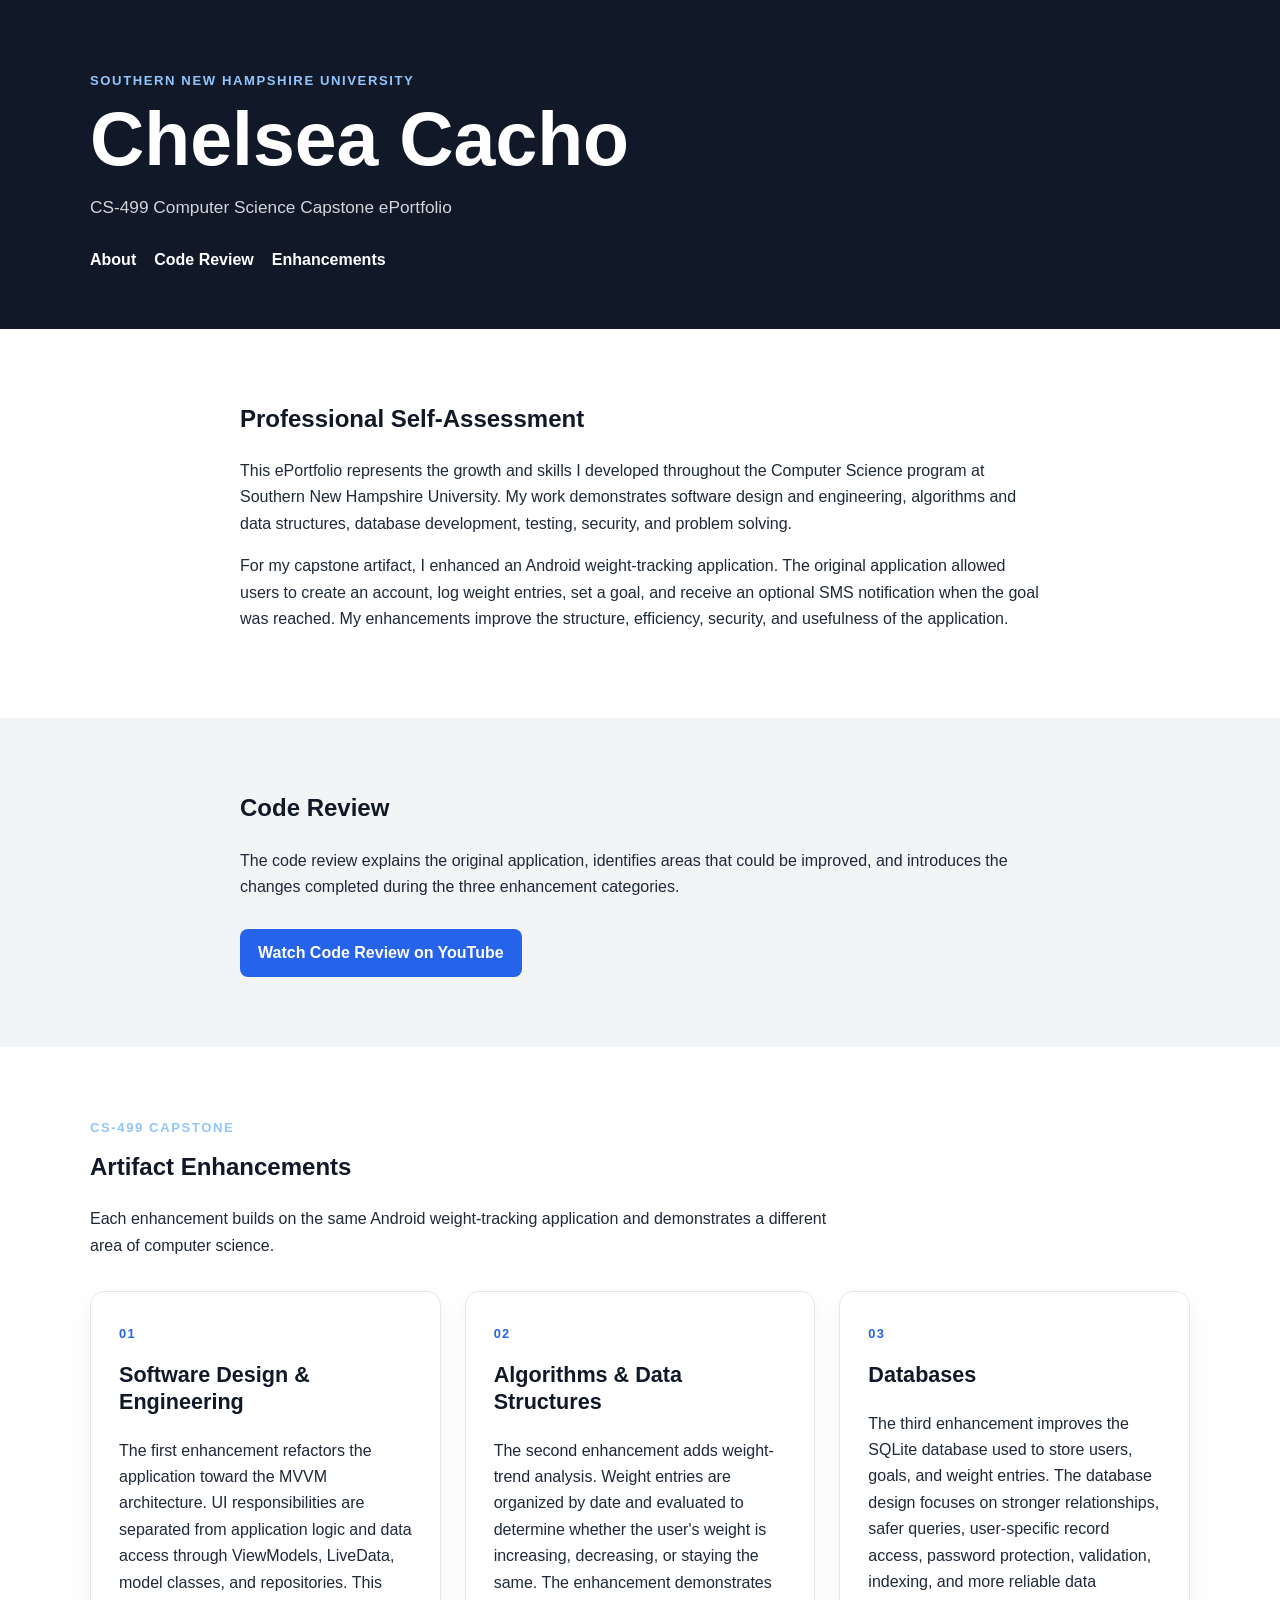
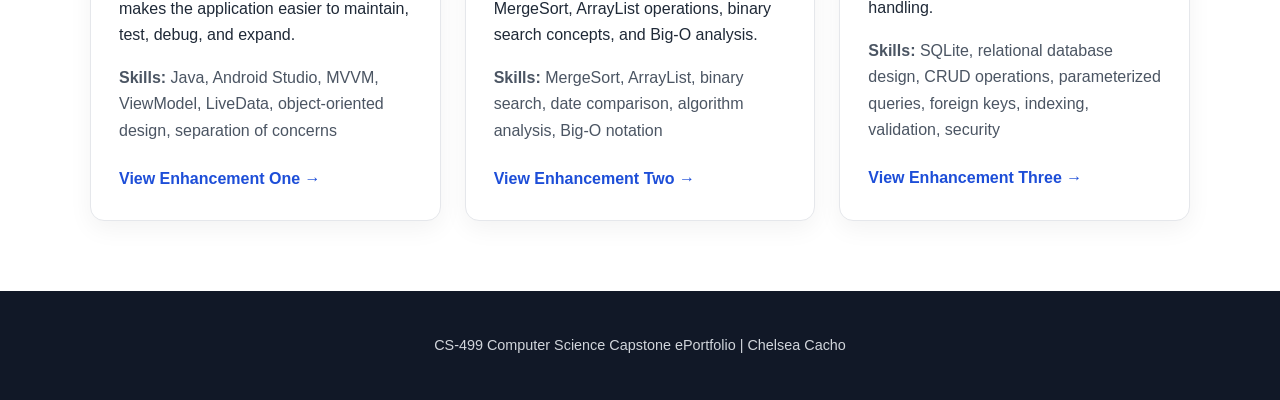
==== index.html @ ebcc6ce3 "Add files via upload" ====
<!DOCTYPE html>
<html lang="en">
<head>
  <meta charset="UTF-8">
  <meta name="viewport" content="width=device-width, initial-scale=1.0">
  <title>Chelsea Cacho | CS-499 ePortfolio</title>
  <link rel="stylesheet" href="styles.css">
</head>
<body>
  <header class="site-header">
    <div class="container">
      <p class="eyebrow">Southern New Hampshire University</p>
      <h1>Chelsea Cacho</h1>
      <p class="subtitle">CS-499 Computer Science Capstone ePortfolio</p>

      <nav>
        <a href="#about">About</a>
        <a href="#code-review">Code Review</a>
        <a href="#enhancements">Enhancements</a>
      </nav>
    </div>
  </header>

  <main>
    <section id="about" class="section">
      <div class="container narrow">
        <h2>Professional Self-Assessment</h2>
        <p>
          This ePortfolio represents the growth and skills I developed throughout the Computer Science
          program at Southern New Hampshire University. My work demonstrates software design and
          engineering, algorithms and data structures, database development, testing, security,
          and problem solving.
        </p>
        <p>
          For my capstone artifact, I enhanced an Android weight-tracking application. The original
          application allowed users to create an account, log weight entries, set a goal, and receive
          an optional SMS notification when the goal was reached. My enhancements improve the
          structure, efficiency, security, and usefulness of the application.
        </p>
      </div>
    </section>

    <section id="code-review" class="section alt">
      <div class="container narrow">
        <h2>Code Review</h2>
        <p>
          The code review explains the original application, identifies areas that could be improved,
          and introduces the changes completed during the three enhancement categories.
        </p>

        <!-- Replace YOUR_YOUTUBE_LINK below with your actual YouTube code review URL. -->
        <a class="button" href="YOUR_YOUTUBE_LINK" target="_blank" rel="noopener noreferrer">
          Watch Code Review on YouTube
        </a>
      </div>
    </section>

    <section id="enhancements" class="section">
      <div class="container">
        <div class="section-heading">
          <p class="eyebrow">CS-499 Capstone</p>
          <h2>Artifact Enhancements</h2>
          <p>
            Each enhancement builds on the same Android weight-tracking application and demonstrates
            a different area of computer science.
          </p>
        </div>

        <div class="cards">
          <article class="card">
            <span class="number">01</span>
            <h3>Software Design &amp; Engineering</h3>
            <p>
              The first enhancement refactors the application toward the MVVM architecture. UI
              responsibilities are separated from application logic and data access through
              ViewModels, LiveData, model classes, and repositories. This makes the application
              easier to maintain, test, debug, and expand.
            </p>
            <p class="skills">
              <strong>Skills:</strong> Java, Android Studio, MVVM, ViewModel, LiveData,
              object-oriented design, separation of concerns
            </p>
            <a class="text-link" href="enhancement-one.html">View Enhancement One →</a>
          </article>

          <article class="card">
            <span class="number">02</span>
            <h3>Algorithms &amp; Data Structures</h3>
            <p>
              The second enhancement adds weight-trend analysis. Weight entries are organized by
              date and evaluated to determine whether the user's weight is increasing, decreasing,
              or staying the same. The enhancement demonstrates MergeSort, ArrayList operations,
              binary search concepts, and Big-O analysis.
            </p>
            <p class="skills">
              <strong>Skills:</strong> MergeSort, ArrayList, binary search, date comparison,
              algorithm analysis, Big-O notation
            </p>
            <a class="text-link" href="enhancement-two.html">View Enhancement Two →</a>
          </article>

          <article class="card">
            <span class="number">03</span>
            <h3>Databases</h3>
            <p>
              The third enhancement improves the SQLite database used to store users, goals, and
              weight entries. The database design focuses on stronger relationships, safer queries,
              user-specific record access, password protection, validation, indexing, and more
              reliable data handling.
            </p>
            <p class="skills">
              <strong>Skills:</strong> SQLite, relational database design, CRUD operations,
              parameterized queries, foreign keys, indexing, validation, security
            </p>
            <a class="text-link" href="enhancement-three.html">View Enhancement Three →</a>
          </article>
        </div>
      </div>
    </section>
  </main>

  <footer>
    <div class="container">
      <p>CS-499 Computer Science Capstone ePortfolio | Chelsea Cacho</p>
    </div>
  </footer>
</body>
</html>
---- styles.css ----
* {
  box-sizing: border-box;
}

html {
  scroll-behavior: smooth;
}

body {
  margin: 0;
  font-family: Arial, Helvetica, sans-serif;
  line-height: 1.65;
  color: #1f2937;
  background: #ffffff;
  overflow-wrap: anywhere;
  word-wrap: break-word;
}

.container {
  width: min(1100px, 92%);
  margin: 0 auto;
}

.narrow {
  width: min(800px, 92%);
}

.site-header {
  background: #111827;
  color: white;
  padding: 70px 0 55px;
}

.site-header.compact {
  padding: 45px 0;
}

.eyebrow {
  margin: 0 0 8px;
  font-size: 0.82rem;
  font-weight: 700;
  letter-spacing: 0.12em;
  text-transform: uppercase;
  color: #93c5fd;
}

.site-header h1 {
  margin: 0;
  font-size: clamp(2.3rem, 7vw, 4.7rem);
  line-height: 1.05;
}

.site-header.compact h1 {
  font-size: clamp(2rem, 5vw, 3.2rem);
  max-width: 850px;
}

.subtitle {
  margin: 14px 0 26px;
  color: #d1d5db;
  font-size: 1.08rem;
}

nav {
  display: flex;
  flex-wrap: wrap;
  gap: 18px;
}

nav a,
.back-link {
  color: white;
  text-decoration: none;
  font-weight: 700;
}

nav a:hover,
.back-link:hover {
  text-decoration: underline;
}

.back-link {
  display: inline-block;
  margin-bottom: 25px;
  color: #bfdbfe;
}

.section {
  padding: 70px 0;
}

.section.alt {
  background: #f3f4f6;
}

.section h2 {
  margin-top: 0;
  color: #111827;
}

.narrow h2:not(:first-child) {
  margin-top: 42px;
}

.section-heading {
  max-width: 760px;
  margin-bottom: 32px;
}

.cards {
  display: grid;
  grid-template-columns: repeat(3, minmax(0, 1fr));
  gap: 24px;
}

.card {
  min-width: 0;
  padding: 28px;
  border: 1px solid #e5e7eb;
  border-radius: 14px;
  background: white;
  box-shadow: 0 8px 24px rgba(0, 0, 0, 0.05);
  overflow-wrap: anywhere;
}

.number {
  display: inline-block;
  margin-bottom: 18px;
  color: #2563eb;
  font-size: 0.8rem;
  font-weight: 800;
  letter-spacing: 0.1em;
}

.card h3 {
  margin-top: 0;
  color: #111827;
  font-size: 1.35rem;
  line-height: 1.25;
}

.skills {
  color: #4b5563;
}

.button,
.text-link {
  display: inline-block;
  max-width: 100%;
  overflow-wrap: anywhere;
}

.button {
  margin-top: 12px;
  padding: 11px 18px;
  border-radius: 8px;
  background: #2563eb;
  color: white;
  font-weight: 700;
  text-decoration: none;
}

.button:hover {
  background: #1d4ed8;
}

.button.secondary {
  background: #374151;
}

.text-link {
  margin-top: 6px;
  color: #1d4ed8;
  font-weight: 700;
  text-decoration: none;
}

.text-link:hover {
  text-decoration: underline;
}

.enhancement-list {
  padding-left: 22px;
}

.enhancement-list li {
  margin-bottom: 10px;
}

.artifact-box {
  margin-top: 45px;
  padding: 26px;
  border-radius: 12px;
  background: #f3f4f6;
}

.button-row {
  display: flex;
  flex-wrap: wrap;
  gap: 10px;
}

footer {
  padding: 28px 0;
  background: #111827;
  color: #d1d5db;
  text-align: center;
  font-size: 0.9rem;
}

@media (max-width: 820px) {
  .cards {
    grid-template-columns: 1fr;
  }

  .site-header {
    padding-top: 50px;
  }

  .section {
    padding: 50px 0;
  }
}
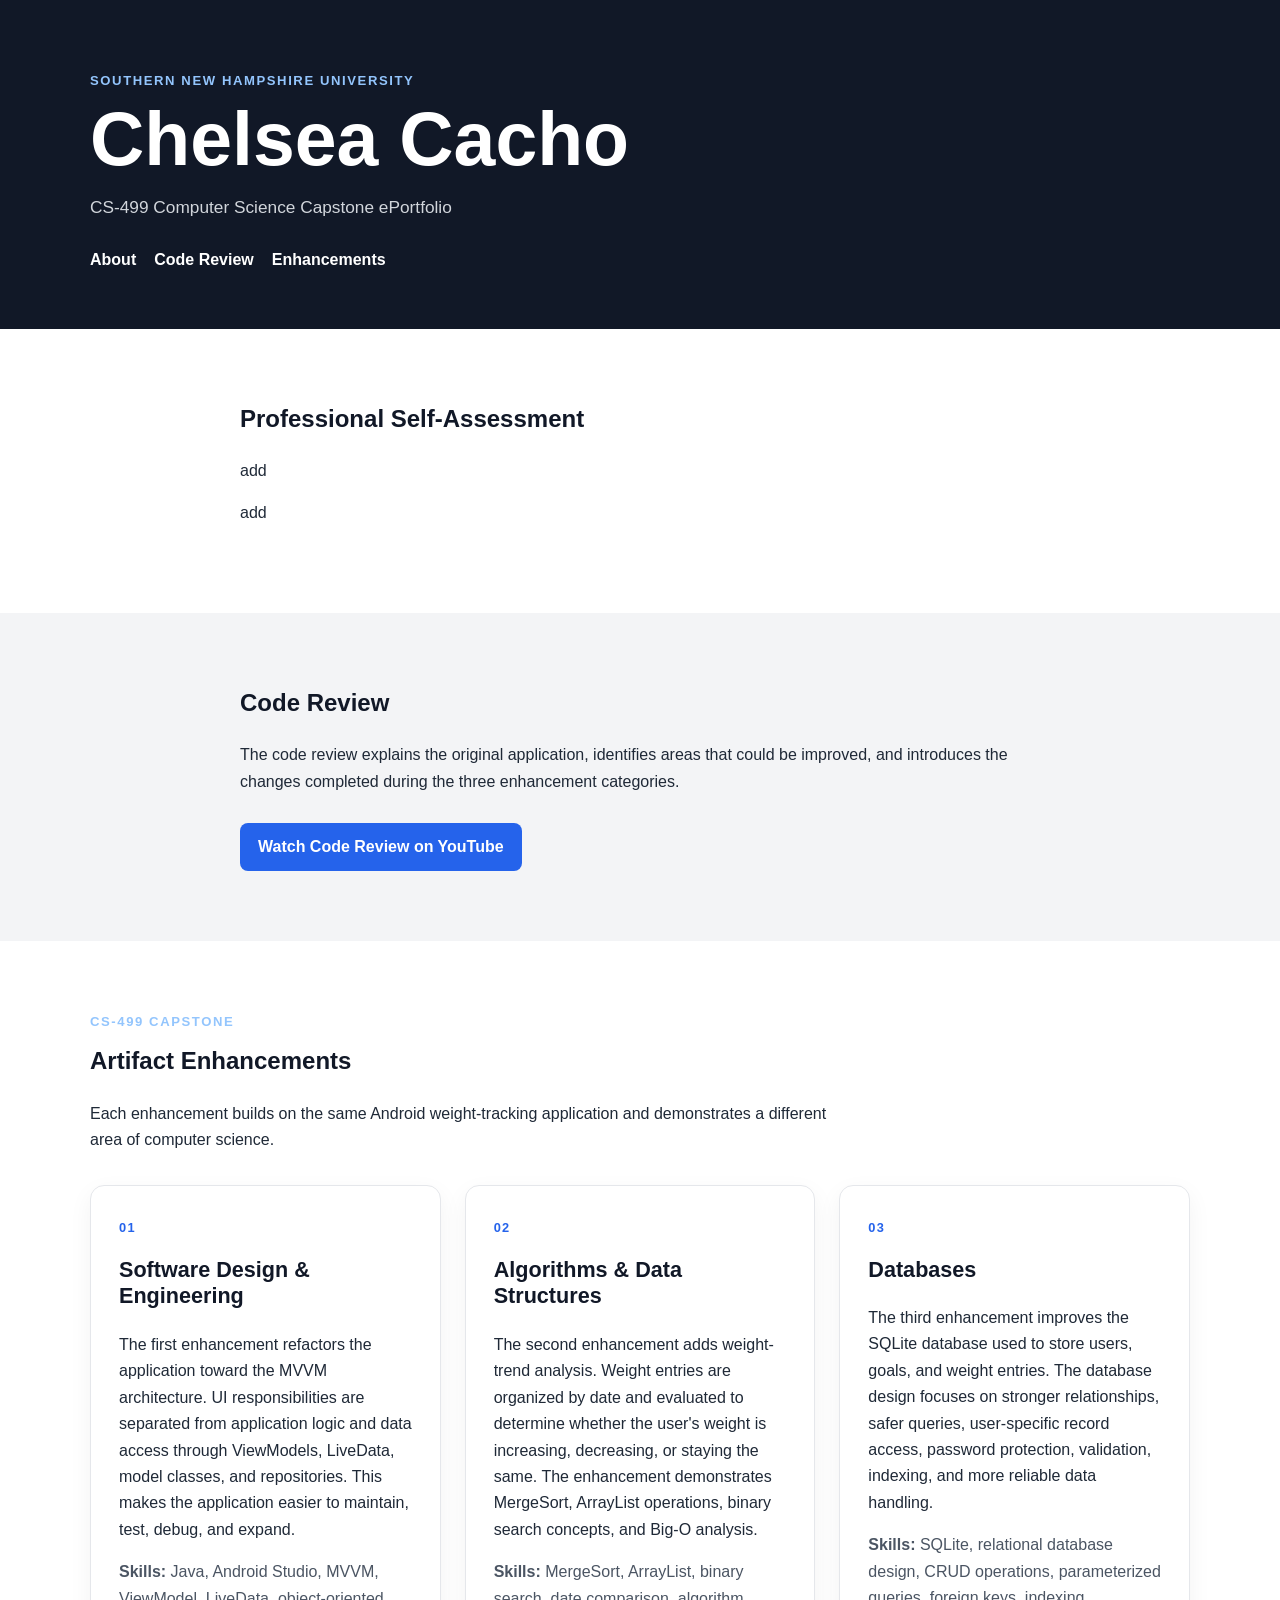
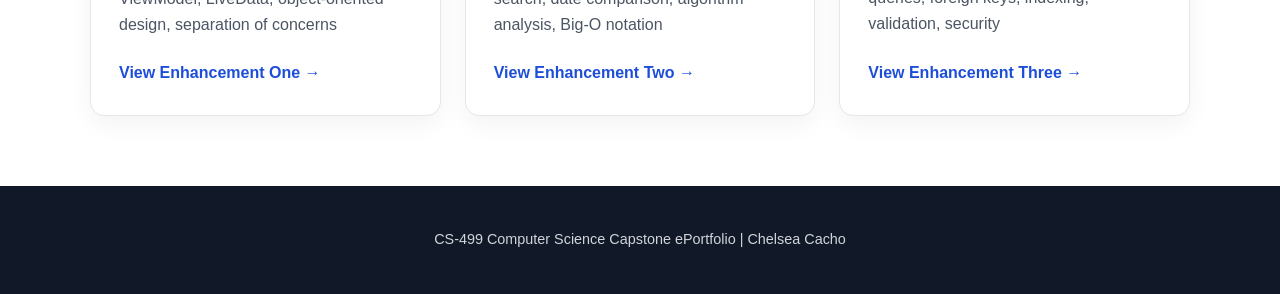
==== commit 052ec15e: "Remove content from professional self-assessment section Removed detailed descriptions from the self" ====
--- a/index.html
+++ b/index.html
@@ -26,16 +26,10 @@
       <div class="container narrow">
         <h2>Professional Self-Assessment</h2>
         <p>
-          This ePortfolio represents the growth and skills I developed throughout the Computer Science
-          program at Southern New Hampshire University. My work demonstrates software design and
-          engineering, algorithms and data structures, database development, testing, security,
-          and problem solving.
+          add
         </p>
         <p>
-          For my capstone artifact, I enhanced an Android weight-tracking application. The original
-          application allowed users to create an account, log weight entries, set a goal, and receive
-          an optional SMS notification when the goal was reached. My enhancements improve the
-          structure, efficiency, security, and usefulness of the application.
+          add
         </p>
       </div>
     </section>
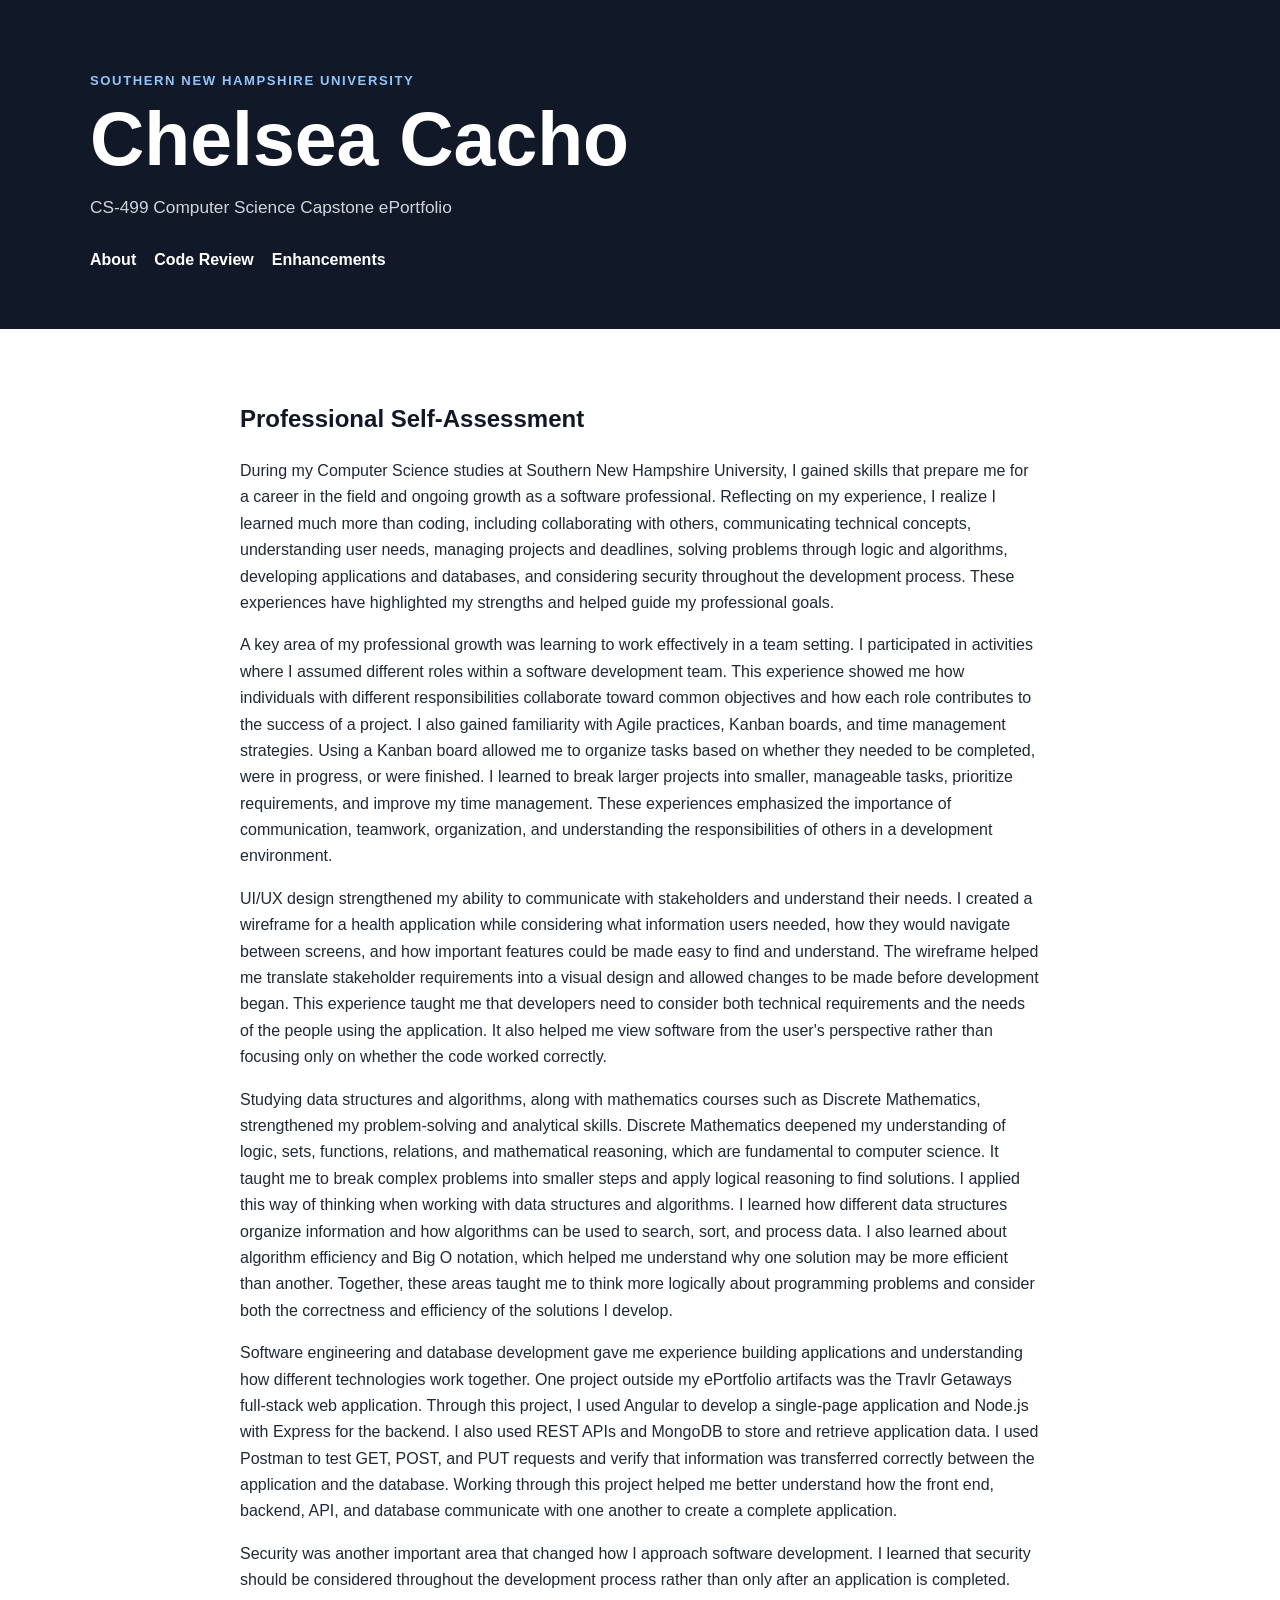
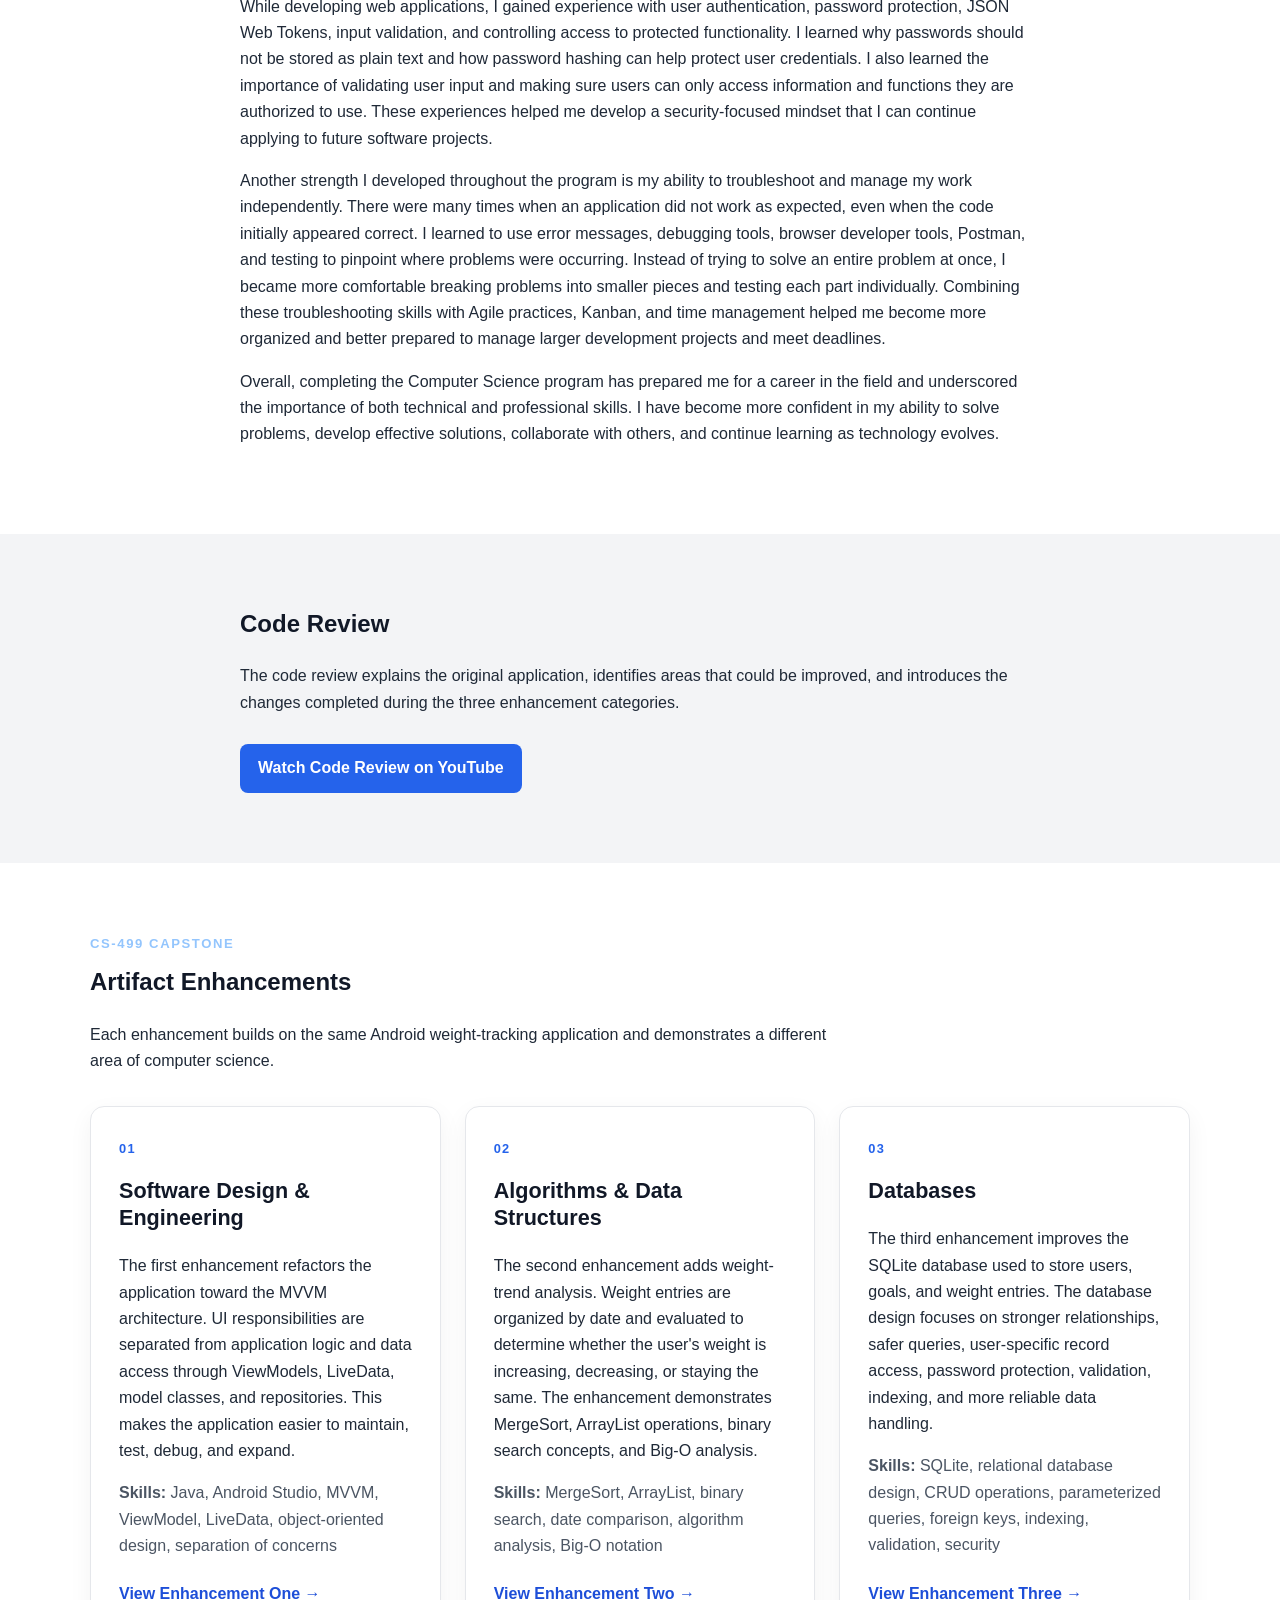
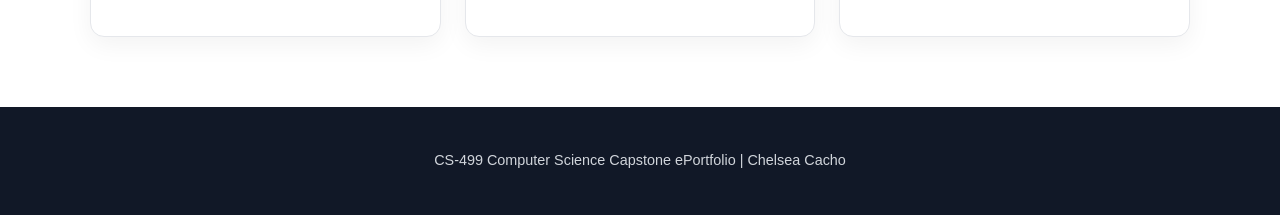
==== commit b6be93cf: "Revise content in index.html for clarity and detail Updated the professional self-assessment section" ====
--- a/index.html
+++ b/index.html
@@ -6,7 +6,9 @@
   <title>Chelsea Cacho | CS-499 ePortfolio</title>
   <link rel="stylesheet" href="styles.css">
 </head>
+
 <body>
+
   <header class="site-header">
     <div class="container">
       <p class="eyebrow">Southern New Hampshire University</p>
@@ -22,101 +24,245 @@
   </header>
 
   <main>
+
+    <!-- Professional Self-Assessment -->
     <section id="about" class="section">
       <div class="container narrow">
+
         <h2>Professional Self-Assessment</h2>
-        <p>
-          add
-        </p>
-        <p>
-          add
-        </p>
+
+        <p>
+          During my Computer Science studies at Southern New Hampshire University, I gained skills
+          that prepare me for a career in the field and ongoing growth as a software professional.
+          Reflecting on my experience, I realize I learned much more than coding, including
+          collaborating with others, communicating technical concepts, understanding user needs,
+          managing projects and deadlines, solving problems through logic and algorithms,
+          developing applications and databases, and considering security throughout the
+          development process. These experiences have highlighted my strengths and helped guide
+          my professional goals.
+        </p>
+
+        <p>
+          A key area of my professional growth was learning to work effectively in a team setting.
+          I participated in activities where I assumed different roles within a software development
+          team. This experience showed me how individuals with different responsibilities collaborate
+          toward common objectives and how each role contributes to the success of a project. I also
+          gained familiarity with Agile practices, Kanban boards, and time management strategies.
+          Using a Kanban board allowed me to organize tasks based on whether they needed to be
+          completed, were in progress, or were finished. I learned to break larger projects into
+          smaller, manageable tasks, prioritize requirements, and improve my time management.
+          These experiences emphasized the importance of communication, teamwork, organization,
+          and understanding the responsibilities of others in a development environment.
+        </p>
+
+        <p>
+          UI/UX design strengthened my ability to communicate with stakeholders and understand
+          their needs. I created a wireframe for a health application while considering what
+          information users needed, how they would navigate between screens, and how important
+          features could be made easy to find and understand. The wireframe helped me translate
+          stakeholder requirements into a visual design and allowed changes to be made before
+          development began. This experience taught me that developers need to consider both
+          technical requirements and the needs of the people using the application. It also helped
+          me view software from the user's perspective rather than focusing only on whether the
+          code worked correctly.
+        </p>
+
+        <p>
+          Studying data structures and algorithms, along with mathematics courses such as Discrete
+          Mathematics, strengthened my problem-solving and analytical skills. Discrete Mathematics
+          deepened my understanding of logic, sets, functions, relations, and mathematical reasoning,
+          which are fundamental to computer science. It taught me to break complex problems into
+          smaller steps and apply logical reasoning to find solutions. I applied this way of thinking
+          when working with data structures and algorithms. I learned how different data structures
+          organize information and how algorithms can be used to search, sort, and process data.
+          I also learned about algorithm efficiency and Big O notation, which helped me understand
+          why one solution may be more efficient than another. Together, these areas taught me to
+          think more logically about programming problems and consider both the correctness and
+          efficiency of the solutions I develop.
+        </p>
+
+        <p>
+          Software engineering and database development gave me experience building applications
+          and understanding how different technologies work together. One project outside my
+          ePortfolio artifacts was the Travlr Getaways full-stack web application. Through this
+          project, I used Angular to develop a single-page application and Node.js with Express
+          for the backend. I also used REST APIs and MongoDB to store and retrieve application
+          data. I used Postman to test GET, POST, and PUT requests and verify that information
+          was transferred correctly between the application and the database. Working through
+          this project helped me better understand how the front end, backend, API, and database
+          communicate with one another to create a complete application.
+        </p>
+
+        <p>
+          Security was another important area that changed how I approach software development.
+          I learned that security should be considered throughout the development process rather
+          than only after an application is completed. While developing web applications, I gained
+          experience with user authentication, password protection, JSON Web Tokens, input
+          validation, and controlling access to protected functionality. I learned why passwords
+          should not be stored as plain text and how password hashing can help protect user
+          credentials. I also learned the importance of validating user input and making sure users
+          can only access information and functions they are authorized to use. These experiences
+          helped me develop a security-focused mindset that I can continue applying to future
+          software projects.
+        </p>
+
+        <p>
+          Another strength I developed throughout the program is my ability to troubleshoot and
+          manage my work independently. There were many times when an application did not work
+          as expected, even when the code initially appeared correct. I learned to use error
+          messages, debugging tools, browser developer tools, Postman, and testing to pinpoint
+          where problems were occurring. Instead of trying to solve an entire problem at once,
+          I became more comfortable breaking problems into smaller pieces and testing each part
+          individually. Combining these troubleshooting skills with Agile practices, Kanban, and
+          time management helped me become more organized and better prepared to manage larger
+          development projects and meet deadlines.
+        </p>
+
+        <p>
+          Overall, completing the Computer Science program has prepared me for a career in the
+          field and underscored the importance of both technical and professional skills. I have
+          become more confident in my ability to solve problems, develop effective solutions,
+          collaborate with others, and continue learning as technology evolves.
+        </p>
+
       </div>
     </section>
 
+
+    <!-- Code Review -->
     <section id="code-review" class="section alt">
       <div class="container narrow">
+
         <h2>Code Review</h2>
+
         <p>
           The code review explains the original application, identifies areas that could be improved,
           and introduces the changes completed during the three enhancement categories.
         </p>
 
-        <!-- Replace YOUR_YOUTUBE_LINK below with your actual YouTube code review URL. -->
-        <a class="button" href="YOUR_YOUTUBE_LINK" target="_blank" rel="noopener noreferrer">
+        <a
+          class="button"
+          href="https://youtu.be/tvvnsO894_s"
+          target="_blank"
+          rel="noopener noreferrer">
           Watch Code Review on YouTube
         </a>
+
       </div>
     </section>
 
+
+    <!-- Artifact Enhancements -->
     <section id="enhancements" class="section">
       <div class="container">
+
         <div class="section-heading">
           <p class="eyebrow">CS-499 Capstone</p>
+
           <h2>Artifact Enhancements</h2>
+
           <p>
             Each enhancement builds on the same Android weight-tracking application and demonstrates
             a different area of computer science.
           </p>
         </div>
 
+
         <div class="cards">
+
+          <!-- Enhancement One -->
           <article class="card">
+
             <span class="number">01</span>
+
             <h3>Software Design &amp; Engineering</h3>
+
             <p>
-              The first enhancement refactors the application toward the MVVM architecture. UI
-              responsibilities are separated from application logic and data access through
+              The first enhancement refactors the application toward the MVVM architecture.
+              UI responsibilities are separated from application logic and data access through
               ViewModels, LiveData, model classes, and repositories. This makes the application
               easier to maintain, test, debug, and expand.
             </p>
+
             <p class="skills">
-              <strong>Skills:</strong> Java, Android Studio, MVVM, ViewModel, LiveData,
+              <strong>Skills:</strong>
+              Java, Android Studio, MVVM, ViewModel, LiveData,
               object-oriented design, separation of concerns
             </p>
-            <a class="text-link" href="enhancement-one.html">View Enhancement One →</a>
+
+            <a class="text-link" href="enhancement-one.html">
+              View Enhancement One →
+            </a>
+
           </article>
 
+
+          <!-- Enhancement Two -->
           <article class="card">
+
             <span class="number">02</span>
+
             <h3>Algorithms &amp; Data Structures</h3>
+
             <p>
               The second enhancement adds weight-trend analysis. Weight entries are organized by
               date and evaluated to determine whether the user's weight is increasing, decreasing,
               or staying the same. The enhancement demonstrates MergeSort, ArrayList operations,
               binary search concepts, and Big-O analysis.
             </p>
+
             <p class="skills">
-              <strong>Skills:</strong> MergeSort, ArrayList, binary search, date comparison,
+              <strong>Skills:</strong>
+              MergeSort, ArrayList, binary search, date comparison,
               algorithm analysis, Big-O notation
             </p>
-            <a class="text-link" href="enhancement-two.html">View Enhancement Two →</a>
+
+            <a class="text-link" href="enhancement-two.html">
+              View Enhancement Two →
+            </a>
+
           </article>
 
+
+          <!-- Enhancement Three -->
           <article class="card">
+
             <span class="number">03</span>
+
             <h3>Databases</h3>
+
             <p>
-              The third enhancement improves the SQLite database used to store users, goals, and
-              weight entries. The database design focuses on stronger relationships, safer queries,
-              user-specific record access, password protection, validation, indexing, and more
-              reliable data handling.
-            </p>
+              The third enhancement improves the SQLite database used to store users, goals,
+              and weight entries. The database design focuses on stronger relationships,
+              safer queries, user-specific record access, password protection, validation,
+              indexing, and more reliable data handling.
+            </p>
+
             <p class="skills">
-              <strong>Skills:</strong> SQLite, relational database design, CRUD operations,
+              <strong>Skills:</strong>
+              SQLite, relational database design, CRUD operations,
               parameterized queries, foreign keys, indexing, validation, security
             </p>
-            <a class="text-link" href="enhancement-three.html">View Enhancement Three →</a>
+
+            <a class="text-link" href="enhancement-three.html">
+              View Enhancement Three →
+            </a>
+
           </article>
+
         </div>
       </div>
     </section>
+
   </main>
 
+
+  <!-- Footer -->
   <footer>
     <div class="container">
       <p>CS-499 Computer Science Capstone ePortfolio | Chelsea Cacho</p>
     </div>
   </footer>
+
 </body>
 </html>
--- a/styles.css
+++ b/styles.css
@@ -1,223 +1,238 @@
-* {
-  box-sizing: border-box;
+* { 
+  box-sizing: border-box; 
+} 
+ 
+html { 
+  scroll-behavior: smooth; 
+} 
+ 
+body { 
+  margin: 0; 
+  font-family: Arial, Helvetica, sans-serif; 
+  line-height: 1.65; 
+  color: #1f2937; 
+  background: #ffffff; 
+  overflow-wrap: anywhere; 
+  word-wrap: break-word; 
+} 
+ 
+.container { 
+  width: min(1100px, 92%); 
+  margin: 0 auto; 
+} 
+ 
+.narrow { 
+  width: min(800px, 92%); 
+} 
+ 
+.site-header { 
+  background: #111827; 
+  color: white; 
+  padding: 70px 0 55px; 
+} 
+ 
+.site-header.compact { 
+  padding: 45px 0; 
+} 
+ 
+.eyebrow { 
+  margin: 0 0 8px; 
+  font-size: 0.82rem; 
+  font-weight: 700; 
+  letter-spacing: 0.12em; 
+  text-transform: uppercase; 
+  color: #93c5fd; 
+} 
+ 
+.site-header h1 { 
+  margin: 0; 
+  font-size: clamp(2.3rem, 7vw, 4.7rem); 
+  line-height: 1.05; 
+} 
+ 
+.site-header.compact h1 { 
+  font-size: clamp(2rem, 5vw, 3.2rem); 
+  max-width: 850px; 
+} 
+ 
+.subtitle { 
+  margin: 14px 0 26px; 
+  color: #d1d5db; 
+  font-size: 1.08rem; 
+} 
+ 
+nav { 
+  display: flex; 
+  flex-wrap: wrap; 
+  gap: 18px; 
+} 
+ 
+nav a, 
+.back-link { 
+  color: white; 
+  text-decoration: none; 
+  font-weight: 700; 
+} 
+ 
+nav a:hover, 
+.back-link:hover { 
+  text-decoration: underline; 
+} 
+ 
+.back-link { 
+  display: inline-block; 
+  margin-bottom: 25px; 
+  color: #bfdbfe; 
+} 
+ 
+.section { 
+  padding: 70px 0; 
+} 
+ 
+.section.alt { 
+  background: #f3f4f6; 
+} 
+ 
+.section h2 { 
+  margin-top: 0; 
+  color: #111827; 
+} 
+ 
+.narrow h2:not(:first-child) { 
+  margin-top: 42px; 
+} 
+ 
+.section-heading { 
+  max-width: 760px; 
+  margin-bottom: 32px; 
+} 
+ 
+.cards { 
+  display: grid; 
+  grid-template-columns: repeat(3, minmax(0, 1fr)); 
+  gap: 24px; 
+} 
+ 
+.card { 
+  min-width: 0; 
+  padding: 28px; 
+  border: 1px solid #e5e7eb; 
+  border-radius: 14px; 
+  background: white; 
+  box-shadow: 0 8px 24px rgba(0, 0, 0, 0.05); 
+  overflow-wrap: anywhere; 
+} 
+ 
+.number { 
+  display: inline-block; 
+  margin-bottom: 18px; 
+  color: #2563eb; 
+  font-size: 0.8rem; 
+  font-weight: 800; 
+  letter-spacing: 0.1em; 
+} 
+ 
+.card h3 { 
+  margin-top: 0; 
+  color: #111827; 
+  font-size: 1.35rem; 
+  line-height: 1.25; 
+} 
+ 
+.skills { 
+  color: #4b5563; 
+} 
+ 
+.button, 
+.text-link { 
+  display: inline-block; 
+  max-width: 100%; 
+  overflow-wrap: anywhere; 
+} 
+ 
+.button { 
+  margin-top: 12px; 
+  padding: 11px 18px; 
+  border-radius: 8px; 
+  background: #2563eb; 
+  color: white; 
+  font-weight: 700; 
+  text-decoration: none; 
+} 
+ 
+.button:hover { 
+  background: #1d4ed8; 
+} 
+ 
+.button.secondary { 
+  background: #374151; 
+} 
+ 
+.text-link { 
+  margin-top: 6px; 
+  color: #1d4ed8; 
+  font-weight: 700; 
+  text-decoration: none; 
+} 
+ 
+.text-link:hover { 
+  text-decoration: underline; 
+} 
+ 
+.enhancement-list { 
+  padding-left: 22px; 
+} 
+ 
+.enhancement-list li { 
+  margin-bottom: 10px; 
+} 
+ 
+.artifact-box { 
+  margin-top: 45px; 
+  padding: 26px; 
+  border-radius: 12px; 
+  background: #f3f4f6; 
+} 
+ 
+.erd-container {
+  margin: 25px 0 40px;
+  text-align: center;
 }
 
-html {
-  scroll-behavior: smooth;
+.erd-image {
+  display: block;
+  width: 100%;
+  max-width: 750px;
+  height: auto;
+  margin: 0 auto;
+  border: 1px solid #e5e7eb;
+  border-radius: 12px;
 }
 
-body {
-  margin: 0;
-  font-family: Arial, Helvetica, sans-serif;
-  line-height: 1.65;
-  color: #1f2937;
-  background: #ffffff;
-  overflow-wrap: anywhere;
-  word-wrap: break-word;
+.button-row { 
+  display: flex; 
+  flex-wrap: wrap; 
+  gap: 10px; 
+} 
+ 
+footer { 
+  padding: 28px 0; 
+  background: #111827; 
+  color: #d1d5db; 
+  text-align: center; 
+  font-size: 0.9rem; 
+} 
+ 
+@media (max-width: 820px) { 
+  .cards { 
+    grid-template-columns: 1fr; 
+  } 
+ 
+  .site-header { 
+    padding-top: 50px; 
+  } 
+ 
+  .section { 
+    padding: 50px 0; 
+  } 
 }
-
-.container {
-  width: min(1100px, 92%);
-  margin: 0 auto;
-}
-
-.narrow {
-  width: min(800px, 92%);
-}
-
-.site-header {
-  background: #111827;
-  color: white;
-  padding: 70px 0 55px;
-}
-
-.site-header.compact {
-  padding: 45px 0;
-}
-
-.eyebrow {
-  margin: 0 0 8px;
-  font-size: 0.82rem;
-  font-weight: 700;
-  letter-spacing: 0.12em;
-  text-transform: uppercase;
-  color: #93c5fd;
-}
-
-.site-header h1 {
-  margin: 0;
-  font-size: clamp(2.3rem, 7vw, 4.7rem);
-  line-height: 1.05;
-}
-
-.site-header.compact h1 {
-  font-size: clamp(2rem, 5vw, 3.2rem);
-  max-width: 850px;
-}
-
-.subtitle {
-  margin: 14px 0 26px;
-  color: #d1d5db;
-  font-size: 1.08rem;
-}
-
-nav {
-  display: flex;
-  flex-wrap: wrap;
-  gap: 18px;
-}
-
-nav a,
-.back-link {
-  color: white;
-  text-decoration: none;
-  font-weight: 700;
-}
-
-nav a:hover,
-.back-link:hover {
-  text-decoration: underline;
-}
-
-.back-link {
-  display: inline-block;
-  margin-bottom: 25px;
-  color: #bfdbfe;
-}
-
-.section {
-  padding: 70px 0;
-}
-
-.section.alt {
-  background: #f3f4f6;
-}
-
-.section h2 {
-  margin-top: 0;
-  color: #111827;
-}
-
-.narrow h2:not(:first-child) {
-  margin-top: 42px;
-}
-
-.section-heading {
-  max-width: 760px;
-  margin-bottom: 32px;
-}
-
-.cards {
-  display: grid;
-  grid-template-columns: repeat(3, minmax(0, 1fr));
-  gap: 24px;
-}
-
-.card {
-  min-width: 0;
-  padding: 28px;
-  border: 1px solid #e5e7eb;
-  border-radius: 14px;
-  background: white;
-  box-shadow: 0 8px 24px rgba(0, 0, 0, 0.05);
-  overflow-wrap: anywhere;
-}
-
-.number {
-  display: inline-block;
-  margin-bottom: 18px;
-  color: #2563eb;
-  font-size: 0.8rem;
-  font-weight: 800;
-  letter-spacing: 0.1em;
-}
-
-.card h3 {
-  margin-top: 0;
-  color: #111827;
-  font-size: 1.35rem;
-  line-height: 1.25;
-}
-
-.skills {
-  color: #4b5563;
-}
-
-.button,
-.text-link {
-  display: inline-block;
-  max-width: 100%;
-  overflow-wrap: anywhere;
-}
-
-.button {
-  margin-top: 12px;
-  padding: 11px 18px;
-  border-radius: 8px;
-  background: #2563eb;
-  color: white;
-  font-weight: 700;
-  text-decoration: none;
-}
-
-.button:hover {
-  background: #1d4ed8;
-}
-
-.button.secondary {
-  background: #374151;
-}
-
-.text-link {
-  margin-top: 6px;
-  color: #1d4ed8;
-  font-weight: 700;
-  text-decoration: none;
-}
-
-.text-link:hover {
-  text-decoration: underline;
-}
-
-.enhancement-list {
-  padding-left: 22px;
-}
-
-.enhancement-list li {
-  margin-bottom: 10px;
-}
-
-.artifact-box {
-  margin-top: 45px;
-  padding: 26px;
-  border-radius: 12px;
-  background: #f3f4f6;
-}
-
-.button-row {
-  display: flex;
-  flex-wrap: wrap;
-  gap: 10px;
-}
-
-footer {
-  padding: 28px 0;
-  background: #111827;
-  color: #d1d5db;
-  text-align: center;
-  font-size: 0.9rem;
-}
-
-@media (max-width: 820px) {
-  .cards {
-    grid-template-columns: 1fr;
-  }
-
-  .site-header {
-    padding-top: 50px;
-  }
-
-  .section {
-    padding: 50px 0;
-  }
-}
